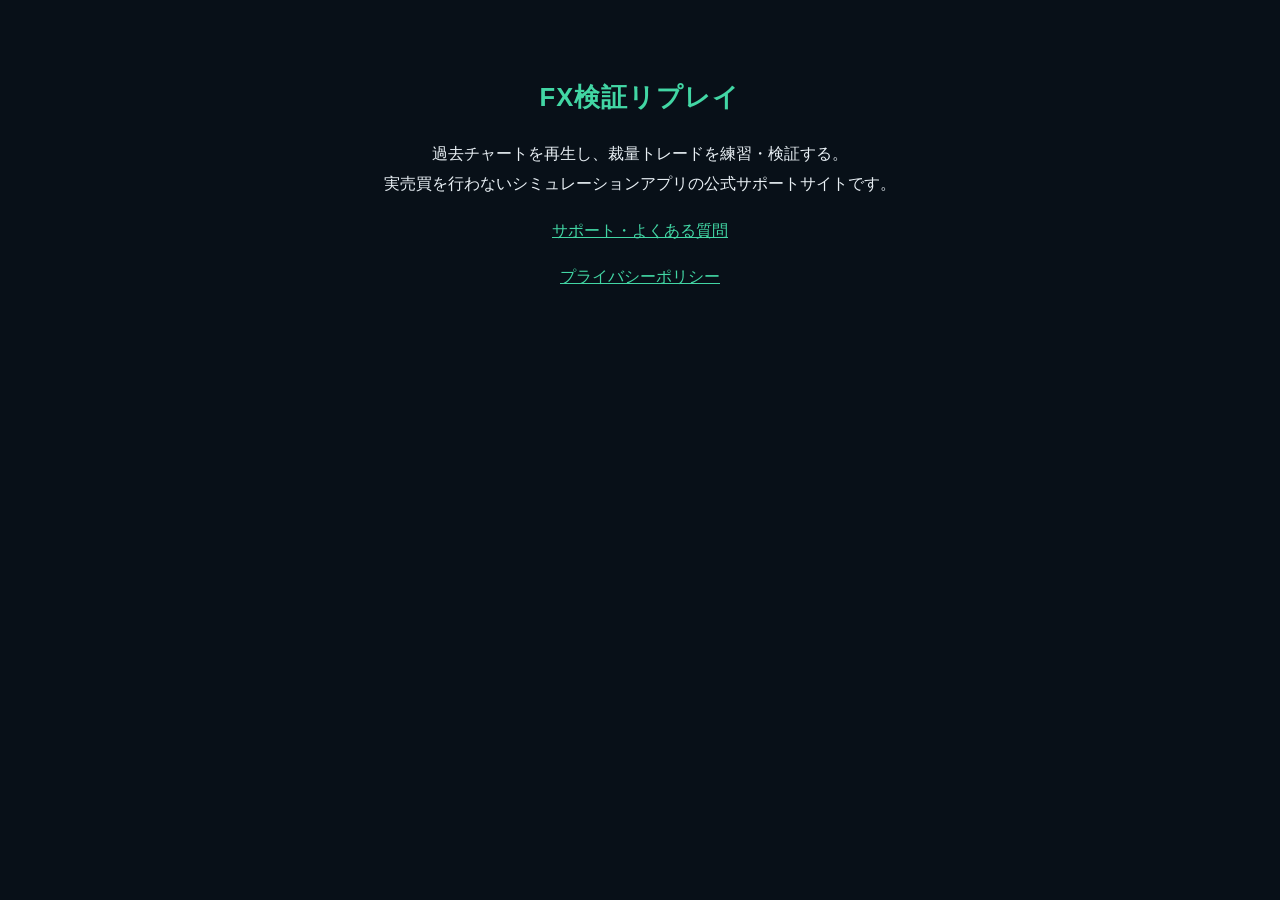
==== index.html @ b42b6ee1 "FX検証リプレイ サポートサイト初版（プライバシーポリシー/FAQ・静的HTML・トラッキングなし）" ====
<!DOCTYPE html>
<html lang="ja">
<head>
<meta charset="UTF-8">
<meta name="viewport" content="width=device-width, initial-scale=1">
<title>FX検証リプレイ — 公式サポートサイト</title>
<style>
  body { font-family: -apple-system, BlinkMacSystemFont, "Hiragino Sans", sans-serif; background: #081018; color: #E9F0F5; margin: 0; line-height: 1.9; }
  main { max-width: 680px; margin: 0 auto; padding: 56px 24px 80px; text-align: center; }
  h1 { font-size: 1.6rem; letter-spacing: .04em; }
  .app-name, a { color: #42D6A4; }
  .app-name { font-weight: 700; }
  ul { list-style: none; padding: 0; }
  li { margin: 1em 0; }
</style>
</head>
<body>
<main>
<h1><span class="app-name">FX検証リプレイ</span></h1>
<p>過去チャートを再生し、裁量トレードを練習・検証する。<br>実売買を行わないシミュレーションアプリの公式サポートサイトです。</p>
<ul>
<li><a href="./support/">サポート・よくある質問</a></li>
<li><a href="./privacy/">プライバシーポリシー</a></li>
</ul>
</main>
</body>
</html>
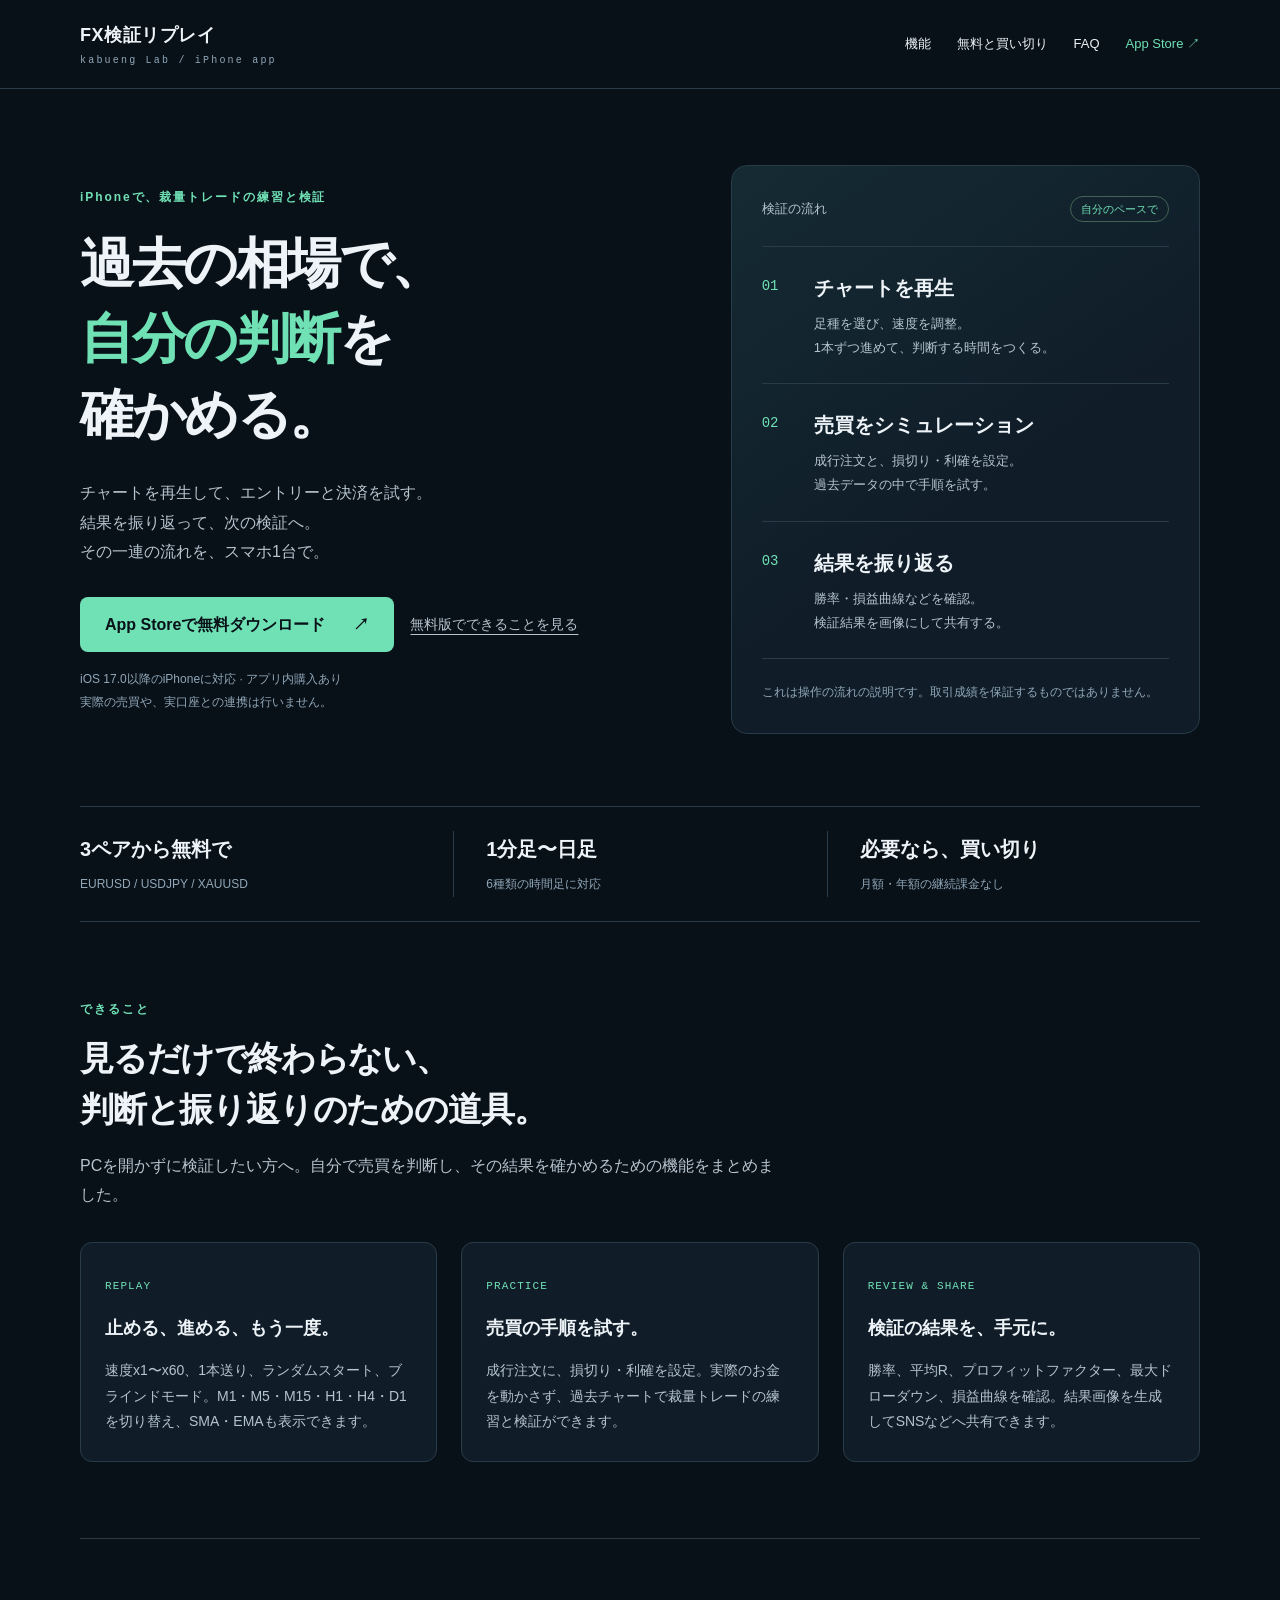
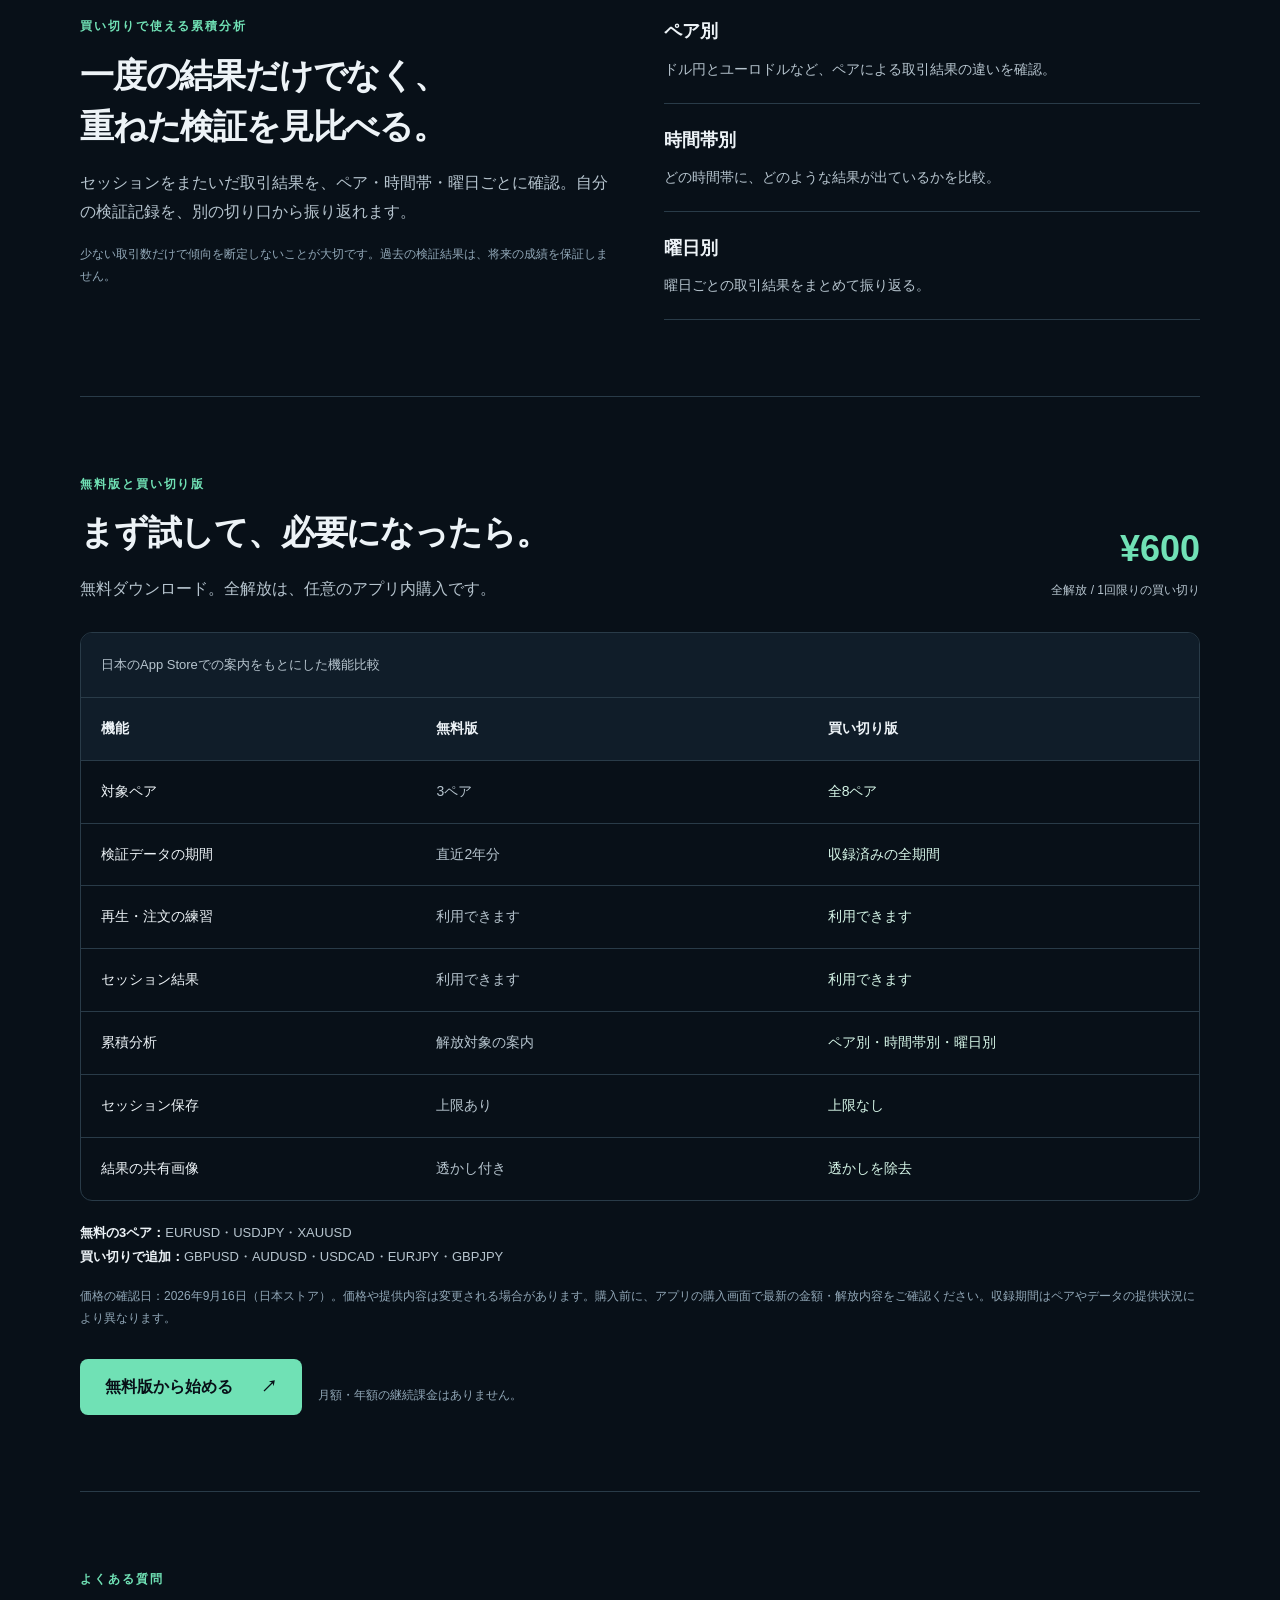
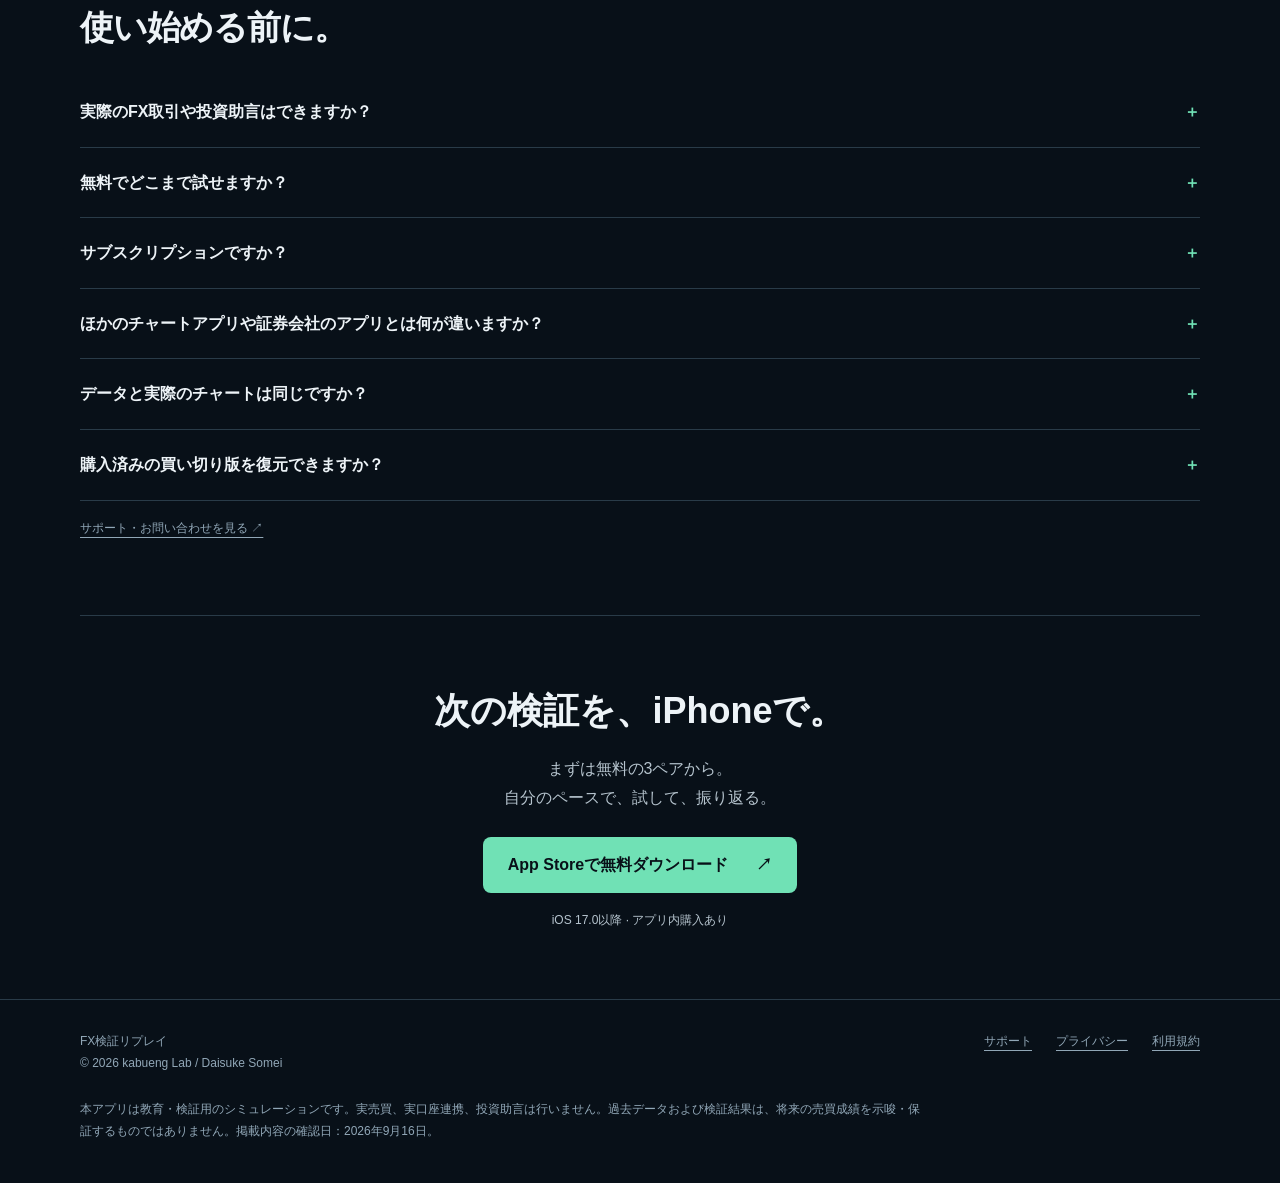
==== commit 557e5453: "feat(web): add Japanese product landing page with clear free and one-time unlock comparison" ====
--- a/index.html
+++ b/index.html
@@ -1,27 +1,49 @@
-<!DOCTYPE html>
+<!doctype html>
 <html lang="ja">
 <head>
-<meta charset="UTF-8">
+<meta charset="utf-8">
 <meta name="viewport" content="width=device-width, initial-scale=1">
-<title>FX検証リプレイ — 公式サポートサイト</title>
+<meta name="theme-color" content="#081018">
+<title>FX検証リプレイ | iPhoneで過去チャートを再生・トレード練習</title>
+<meta name="description" content="FX検証リプレイは、iPhoneで過去チャートを再生し、裁量トレードを練習・検証するアプリ。無料で3ペア・直近2年分を体験。買い切りで全8ペアと累積分析を解放。実売買・口座連携はありません。">
+<link rel="canonical" href="https://some558.github.io/fx-replay-support/">
+<meta name="apple-itunes-app" content="app-id=6795034027">
+<meta property="og:type" content="website">
+<meta property="og:locale" content="ja_JP">
+<meta property="og:site_name" content="FX検証リプレイ">
+<meta property="og:title" content="FX検証リプレイ — 過去の相場で、自分の判断を確かめる。">
+<meta property="og:description" content="再生、売買の練習、結果の振り返りをiPhoneで。無料で始めて、必要になったら買い切りで全解放。">
+<meta property="og:url" content="https://some558.github.io/fx-replay-support/">
+<meta name="twitter:card" content="summary">
+<meta name="twitter:title" content="FX検証リプレイ | iPhoneでトレード練習">
+<meta name="twitter:description" content="3ペア・直近2年分を無料で体験。買い切りで全8ペアと累積分析を解放。">
 <style>
-  body { font-family: -apple-system, BlinkMacSystemFont, "Hiragino Sans", sans-serif; background: #081018; color: #E9F0F5; margin: 0; line-height: 1.9; }
-  main { max-width: 680px; margin: 0 auto; padding: 56px 24px 80px; text-align: center; }
-  h1 { font-size: 1.6rem; letter-spacing: .04em; }
-  .app-name, a { color: #42D6A4; }
-  .app-name { font-weight: 700; }
-  ul { list-style: none; padding: 0; }
-  li { margin: 1em 0; }
+:root{color-scheme:dark;--bg:#081018;--panel:#101d29;--ink:#edf3f7;--sub:#b6c4ce;--muted:#91a7b7;--line:#293b48;--accent:#70e1b5;--max:1120px}
+*{box-sizing:border-box}html{scroll-behavior:smooth;scroll-padding-top:30px}body{margin:0;background:var(--bg);color:var(--ink);font:16px/1.85 -apple-system,BlinkMacSystemFont,"Hiragino Kaku Gothic ProN","Noto Sans CJK JP","Yu Gothic",sans-serif}a{color:inherit;text-underline-offset:5px}a:hover{color:var(--accent)}a:focus-visible,summary:focus-visible{outline:3px solid var(--accent);outline-offset:5px;border-radius:4px}p,h1,h2,h3{margin:0}p+p{margin-top:12px}.wrap{width:min(var(--max),calc(100% - 48px));margin:auto}.skip{position:absolute;left:16px;top:-100px;background:var(--accent);color:var(--bg);padding:12px;z-index:9}.skip:focus{top:8px}header{border-bottom:1px solid var(--line)}.nav{display:flex;align-items:center;justify-content:space-between;gap:24px;min-height:88px}.brand{font-size:18px;font-weight:750;letter-spacing:.03em;text-decoration:none}.brand span{display:block;color:var(--muted);font:10px/1.7 ui-monospace,monospace;letter-spacing:.22em}.nav-links{display:flex;gap:26px;align-items:center;font-size:13px}.nav-links a{text-decoration:none;display:inline-flex;align-items:center;min-height:44px}.nav-links .nav-cta{color:var(--accent)}.hero{display:grid;grid-template-columns:1.25fr 1fr;align-items:center;gap:64px;padding:76px 0 72px}.eyebrow{color:var(--accent);font-size:12px;letter-spacing:.16em;font-weight:650}.hero h1{margin:18px 0 26px;font-size:clamp(34px,4.2vw,56px);font-weight:750;line-height:1.4;letter-spacing:-.045em}.hero h1 em{color:var(--accent);font-style:normal}.lead{color:var(--sub);max-width:32em}.actions{display:flex;gap:16px;flex-wrap:wrap;align-items:center;margin-top:30px}.button{display:inline-flex;justify-content:center;align-items:center;gap:28px;min-height:54px;padding:12px 24px;border:1px solid transparent;border-radius:8px;background:var(--accent);color:var(--bg);font-weight:750;text-decoration:none}.button:hover{background:#94eccc;color:var(--bg)}.secondary{color:var(--sub);font-size:14px;min-height:44px;display:inline-flex;align-items:center}.note{color:var(--muted);font-size:12px;margin-top:16px}.flow{padding:30px;border:1px solid var(--line);border-radius:16px;background:linear-gradient(145deg,#152b33,var(--panel) 55%)}.flow-head{display:flex;align-items:center;justify-content:space-between;gap:12px;font-size:13px;color:var(--sub);padding-bottom:24px;border-bottom:1px solid var(--line)}.pill{color:var(--accent);border:1px solid #416454;border-radius:20px;padding:2px 10px;font-size:11px;white-space:nowrap}.flow ol{list-style:none;padding:0;margin:0}.flow li{display:grid;grid-template-columns:36px 1fr;gap:16px;padding:23px 0;border-bottom:1px solid var(--line)}.step{font:14px/1.8 ui-monospace,monospace;color:var(--accent);padding-top:4px}.flow h2{font-size:20px;font-weight:650}.flow p{font-size:13px;color:var(--sub);margin-top:5px}.flow-foot{padding-top:22px;color:var(--muted);font-size:12px}.specs{display:grid;grid-template-columns:repeat(3,1fr);border-top:1px solid var(--line);border-bottom:1px solid var(--line);padding:24px 0}.spec{padding:0 32px;border-left:1px solid var(--line)}.spec:first-child{border:0;padding-left:0}.spec strong{display:block;font-size:20px;font-weight:650}.spec span{font-size:12px;color:var(--muted)}section.section{padding:76px 0;border-bottom:1px solid var(--line)}.section h2{font-size:clamp(25px,3vw,34px);line-height:1.5;letter-spacing:-.035em;margin:12px 0 16px}.section-intro{color:var(--sub);max-width:44em}.features{display:grid;grid-template-columns:repeat(3,1fr);gap:24px;margin-top:32px}.feature{padding:26px 24px;border:1px solid var(--line);border-radius:12px;background:var(--panel)}.feature small{font:11px/1.6 ui-monospace,monospace;color:var(--accent);letter-spacing:.1em}.feature h3{font-size:18px;margin:14px 0 12px}.feature p{font-size:14px;color:var(--sub)}.analysis{display:grid;grid-template-columns:1fr 1fr;gap:48px;align-items:start}.analysis-list{margin:0;display:grid;gap:0}.analysis-list div{padding:20px 0;border-bottom:1px solid var(--line)}.analysis-list div:first-child{padding-top:0}.analysis-list dt{font-size:18px;font-weight:650}.analysis-list dd{margin:8px 0 0;color:var(--sub);font-size:14px}.price-title{display:flex;align-items:flex-end;justify-content:space-between;gap:24px}.price{text-align:right;white-space:nowrap}.price strong{display:block;color:var(--accent);font-size:36px;line-height:1.4}.price span{font-size:12px;color:var(--sub)}.table-wrap{margin-top:28px;overflow-x:auto;border:1px solid var(--line);border-radius:12px}table{width:100%;border-collapse:collapse;font-size:14px}caption{text-align:left;padding:20px;color:var(--sub);font-size:13px;background:var(--panel)}th,td{padding:18px 20px;text-align:left;vertical-align:top;border-top:1px solid var(--line)}thead th{color:var(--ink);background:var(--panel);font-weight:650}tbody th{font-weight:550;width:30%}tbody td{color:var(--sub);width:35%}td:last-child{color:#d5f5e7}.pair-note{margin-top:20px;color:var(--sub);font-size:13px}.pair-note strong{color:var(--ink)}details{border-bottom:1px solid var(--line);padding:0}summary{cursor:pointer;padding:20px 0;font-size:16px;font-weight:600;list-style:none;display:flex;gap:18px;justify-content:space-between}summary::-webkit-details-marker{display:none}summary:after{content:"＋";color:var(--accent);flex-shrink:0}details[open] summary:after{content:"−"}details p{color:var(--sub);font-size:14px;padding:0 28px 24px 0;max-width:65em}.faq{margin-top:24px}.final{padding:68px 0;text-align:center}.final h2{font-size:clamp(26px,3vw,36px);line-height:1.5}.final p{color:var(--sub);margin-top:16px}.final .button{margin-top:24px}footer{border-top:1px solid var(--line);padding:30px 0 40px;color:var(--muted);font-size:12px}.footer-top{display:flex;justify-content:space-between;gap:24px;margin-bottom:24px}.footer-links{display:flex;gap:24px;flex-wrap:wrap}.disclaimer{max-width:70em;color:var(--muted);font-size:12px}::selection{background:var(--accent);color:var(--bg)}@media(max-width:780px){.hero{grid-template-columns:1fr;gap:32px;padding:46px 0}.hero h1{font-size:40px}.nav{gap:12px;min-height:76px}.nav-links{gap:16px}.nav-links .extra{display:none}.features{grid-template-columns:1fr;gap:14px}.feature{padding:24px}.analysis{grid-template-columns:1fr;gap:26px}.spec{padding:0 14px}.spec strong{font-size:16px}.spec span{font-size:11px}section.section{padding:52px 0}.price-title{align-items:flex-start}.price strong{font-size:30px}.price span{display:block}.footer-top{flex-direction:column}}@media(max-width:420px){.wrap{width:calc(100% - 36px)}.brand{font-size:15px}.nav-links{font-size:12px}.nav-links .nav-cta{display:none}.hero h1{font-size:34px}.flow{padding:24px}.specs{grid-template-columns:1fr;padding:8px 0}.spec,.spec:first-child{border-left:0;padding:12px 0;display:flex;justify-content:space-between;align-items:center;gap:12px}.spec+.spec{border-top:1px solid var(--line)}.price-title{display:block}.price{text-align:left;margin-top:22px}.price strong{display:inline-block;margin-right:12px}.price span{display:inline}.actions .button{width:100%}th,td{padding:14px 10px;font-size:12px}.footer-links{gap:18px}}
+@media(prefers-reduced-motion:reduce){html{scroll-behavior:auto}}
 </style>
+<script type="application/ld+json">
+{"@context":"https://schema.org","@type":"SoftwareApplication","name":"FX検証リプレイ","url":"https://some558.github.io/fx-replay-support/","downloadUrl":"https://apps.apple.com/jp/app/id6795034027","applicationCategory":"EducationalApplication","operatingSystem":"iOS 17.0 or later","description":"iPhone向けのFX過去チャート再生・裁量トレード練習アプリ。無料ダウンロードで3ペア・直近2年分を体験でき、任意の買い切りアプリ内購入で全8ペアと累積分析を解放。実売買・実口座連携はありません。","author":{"@type":"Person","name":"Daisuke Somei"},"offers":{"@type":"Offer","name":"無料ダウンロード（任意のアプリ内購入あり）","price":"0","priceCurrency":"JPY","url":"https://apps.apple.com/jp/app/id6795034027"},"featureList":["過去チャートの再生・1本送り","成行注文・損切り・利確のシミュレーション","M1・M5・M15・H1・H4・D1の足種切替","SMA・EMA表示","セッション結果の集計と共有画像","買い切りでペア別・時間帯別・曜日別の累積分析"]}
+</script>
+<script type="application/ld+json">
+{"@context":"https://schema.org","@type":"FAQPage","mainEntity":[{"@type":"Question","name":"実際のFX取引や投資助言はできますか？","acceptedAnswer":{"@type":"Answer","text":"できません。過去チャートを使う練習・検証用のシミュレーションです。実口座との連携、実際の売買、投資助言は行いません。"}},{"@type":"Question","name":"無料でどこまで試せますか？","acceptedAnswer":{"@type":"Answer","text":"EURUSD・USDJPY・XAUUSDの3ペア、直近2年分のデータで再生・注文の練習とセッション結果を試せます。保存数には上限があります。買い切りで全8ペア、収録済みの全期間、累積分析、保存数の上限解除、共有画像の透かし除去が解放されます。"}},{"@type":"Question","name":"サブスクリプションですか？","acceptedAnswer":{"@type":"Answer","text":"いいえ。全解放は1回限りの買い切りです。月額・年額の継続課金はありません。価格は購入画面でご確認ください。"}},{"@type":"Question","name":"ほかのチャートアプリや証券会社のアプリとは何が違いますか？","acceptedAnswer":{"@type":"Answer","text":"FX検証リプレイは、過去チャートでの裁量トレードの練習と振り返りに用途を絞っています。リアルタイムの売買、証券口座の管理、自動売買プログラムの実行をするアプリではありません。"}},{"@type":"Question","name":"データと実際のチャートは同じですか？","acceptedAnswer":{"@type":"Answer","text":"実際の取引環境を完全に再現するものではありません。過去データの正確性は保証せず、スプレッドは固定値による近似です。H4・日足はUTC0時基準で、NYクローズ基準とは足の形が異なります。"}},{"@type":"Question","name":"購入済みの買い切り版を復元できますか？","acceptedAnswer":{"@type":"Answer","text":"同じApple Accountで購入した買い切り版は、設定または購入画面の「購入を復元」から復元できます。詳しい手順やお問い合わせ先はサポートページをご覧ください。"}}]}
+</script>
 </head>
 <body>
-<main>
-<h1><span class="app-name">FX検証リプレイ</span></h1>
-<p>過去チャートを再生し、裁量トレードを練習・検証する。<br>実売買を行わないシミュレーションアプリの公式サポートサイトです。</p>
-<ul>
-<li><a href="./support/">サポート・よくある質問</a></li>
-<li><a href="./privacy/">プライバシーポリシー</a></li>
-</ul>
+<a class="skip" href="#main">本文へ移動</a>
+<header><div class="wrap nav"><a class="brand" href="./">FX検証リプレイ<span>kabueng Lab / iPhone app</span></a><nav class="nav-links" aria-label="メインナビゲーション"><a class="extra" href="#features">機能</a><a href="#pricing">無料と買い切り</a><a class="extra" href="#faq">FAQ</a><a class="nav-cta" href="https://apps.apple.com/jp/app/id6795034027">App Store ↗</a></nav></div></header>
+<main id="main" class="wrap">
+<div class="hero">
+<div><p class="eyebrow">iPhoneで、裁量トレードの練習と検証</p><h1>過去の相場で、<br><em>自分の判断</em>を<br>確かめる。</h1><p class="lead">チャートを再生して、エントリーと決済を試す。<br>結果を振り返って、次の検証へ。<br>その一連の流れを、スマホ1台で。</p><div class="actions"><a class="button" href="https://apps.apple.com/jp/app/id6795034027">App Storeで無料ダウンロード <span aria-hidden="true">↗</span></a><a class="secondary" href="#pricing">無料版でできることを見る</a></div><p class="note">iOS 17.0以降のiPhoneに対応 · アプリ内購入あり<br>実際の売買や、実口座との連携は行いません。</p></div>
+<aside class="flow" aria-label="アプリでの検証の流れ"><div class="flow-head"><span>検証の流れ</span><span class="pill">自分のペースで</span></div><ol><li><span class="step" aria-hidden="true">01</span><div><h2>チャートを再生</h2><p>足種を選び、速度を調整。<br>1本ずつ進めて、判断する時間をつくる。</p></div></li><li><span class="step" aria-hidden="true">02</span><div><h2>売買をシミュレーション</h2><p>成行注文と、損切り・利確を設定。<br>過去データの中で手順を試す。</p></div></li><li><span class="step" aria-hidden="true">03</span><div><h2>結果を振り返る</h2><p>勝率・損益曲線などを確認。<br>検証結果を画像にして共有する。</p></div></li></ol><div class="flow-foot">これは操作の流れの説明です。取引成績を保証するものではありません。</div></aside>
+</div>
+<div class="specs" aria-label="アプリの特徴"><div class="spec"><strong>3ペアから無料で</strong><span>EURUSD / USDJPY / XAUUSD</span></div><div class="spec"><strong>1分足〜日足</strong><span>6種類の時間足に対応</span></div><div class="spec"><strong>必要なら、買い切り</strong><span>月額・年額の継続課金なし</span></div></div>
+<section class="section" id="features" aria-labelledby="features-title"><p class="eyebrow">できること</p><h2 id="features-title">見るだけで終わらない、<br>判断と振り返りのための道具。</h2><p class="section-intro">PCを開かずに検証したい方へ。自分で売買を判断し、その結果を確かめるための機能をまとめました。</p><div class="features"><article class="feature"><small>REPLAY</small><h3>止める、進める、もう一度。</h3><p>速度x1〜x60、1本送り、ランダムスタート、ブラインドモード。M1・M5・M15・H1・H4・D1を切り替え、SMA・EMAも表示できます。</p></article><article class="feature"><small>PRACTICE</small><h3>売買の手順を試す。</h3><p>成行注文に、損切り・利確を設定。実際のお金を動かさず、過去チャートで裁量トレードの練習と検証ができます。</p></article><article class="feature"><small>REVIEW &amp; SHARE</small><h3>検証の結果を、手元に。</h3><p>勝率、平均R、プロフィットファクター、最大ドローダウン、損益曲線を確認。結果画像を生成してSNSなどへ共有できます。</p></article></div></section>
+<section class="section analysis" id="analysis" aria-labelledby="analysis-title"><div><p class="eyebrow">買い切りで使える累積分析</p><h2 id="analysis-title">一度の結果だけでなく、<br>重ねた検証を見比べる。</h2><p class="section-intro">セッションをまたいだ取引結果を、ペア・時間帯・曜日ごとに確認。自分の検証記録を、別の切り口から振り返れます。</p><p class="note">少ない取引数だけで傾向を断定しないことが大切です。過去の検証結果は、将来の成績を保証しません。</p></div><dl class="analysis-list"><div><dt>ペア別</dt><dd>ドル円とユーロドルなど、ペアによる取引結果の違いを確認。</dd></div><div><dt>時間帯別</dt><dd>どの時間帯に、どのような結果が出ているかを比較。</dd></div><div><dt>曜日別</dt><dd>曜日ごとの取引結果をまとめて振り返る。</dd></div></dl></section>
+<section class="section" id="pricing" aria-labelledby="pricing-title"><div class="price-title"><div><p class="eyebrow">無料版と買い切り版</p><h2 id="pricing-title">まず試して、必要になったら。</h2><p class="section-intro">無料ダウンロード。全解放は、任意のアプリ内購入です。</p></div><div class="price"><strong>¥600</strong><span>全解放 / 1回限りの買い切り</span></div></div><div class="table-wrap"><table><caption>日本のApp Storeでの案内をもとにした機能比較</caption><thead><tr><th scope="col">機能</th><th scope="col">無料版</th><th scope="col">買い切り版</th></tr></thead><tbody><tr><th scope="row">対象ペア</th><td>3ペア</td><td>全8ペア</td></tr><tr><th scope="row">検証データの期間</th><td>直近2年分</td><td>収録済みの全期間</td></tr><tr><th scope="row">再生・注文の練習</th><td>利用できます</td><td>利用できます</td></tr><tr><th scope="row">セッション結果</th><td>利用できます</td><td>利用できます</td></tr><tr><th scope="row">累積分析</th><td>解放対象の案内</td><td>ペア別・時間帯別・曜日別</td></tr><tr><th scope="row">セッション保存</th><td>上限あり</td><td>上限なし</td></tr><tr><th scope="row">結果の共有画像</th><td>透かし付き</td><td>透かしを除去</td></tr></tbody></table></div><p class="pair-note"><strong>無料の3ペア：</strong>EURUSD・USDJPY・XAUUSD<br><strong>買い切りで追加：</strong>GBPUSD・AUDUSD・USDCAD・EURJPY・GBPJPY</p><p class="note">価格の確認日：2026年9月16日（日本ストア）。価格や提供内容は変更される場合があります。購入前に、アプリの購入画面で最新の金額・解放内容をご確認ください。収録期間はペアやデータの提供状況により異なります。</p><div class="actions"><a class="button" href="https://apps.apple.com/jp/app/id6795034027">無料版から始める <span aria-hidden="true">↗</span></a><span class="note">月額・年額の継続課金はありません。</span></div></section>
+<section class="section" id="faq" aria-labelledby="faq-title"><p class="eyebrow">よくある質問</p><h2 id="faq-title">使い始める前に。</h2><div class="faq"><details><summary>実際のFX取引や投資助言はできますか？</summary><p>できません。過去チャートを使う練習・検証用のシミュレーションです。実口座との連携、実際の売買、投資助言は行いません。</p></details><details><summary>無料でどこまで試せますか？</summary><p>EURUSD・USDJPY・XAUUSDの3ペア、直近2年分のデータで再生・注文の練習とセッション結果を試せます。保存数には上限があります。買い切りで全8ペア、収録済みの全期間、累積分析、保存数の上限解除、共有画像の透かし除去が解放されます。</p></details><details><summary>サブスクリプションですか？</summary><p>いいえ。全解放は1回限りの買い切りです。月額・年額の継続課金はありません。価格は購入画面でご確認ください。</p></details><details><summary>ほかのチャートアプリや証券会社のアプリとは何が違いますか？</summary><p>FX検証リプレイは、過去チャートでの裁量トレードの練習と振り返りに用途を絞っています。リアルタイムの売買、証券口座の管理、自動売買プログラムの実行をするアプリではありません。</p></details><details><summary>データと実際のチャートは同じですか？</summary><p>実際の取引環境を完全に再現するものではありません。過去データの正確性は保証せず、スプレッドは固定値による近似です。H4・日足はUTC0時基準で、NYクローズ基準とは足の形が異なります。</p></details><details><summary>購入済みの買い切り版を復元できますか？</summary><p>同じApple Accountで購入した買い切り版は、設定または購入画面の「購入を復元」から復元できます。詳しい手順やお問い合わせ先はサポートページをご覧ください。</p></details></div><p class="note"><a href="https://some558.github.io/fx-replay-support/support/">サポート・お問い合わせを見る ↗</a></p></section>
+<section class="final" aria-labelledby="start-title"><h2 id="start-title">次の検証を、iPhoneで。</h2><p>まずは無料の3ペアから。<br>自分のペースで、試して、振り返る。</p><a class="button" href="https://apps.apple.com/jp/app/id6795034027">App Storeで無料ダウンロード <span aria-hidden="true">↗</span></a><p class="note">iOS 17.0以降 · アプリ内購入あり</p></section>
 </main>
+<footer><div class="wrap"><div class="footer-top"><div>FX検証リプレイ<br>© 2026 kabueng Lab / Daisuke Somei</div><nav class="footer-links" aria-label="サポートと法的情報"><a href="https://some558.github.io/fx-replay-support/support/">サポート</a><a href="https://some558.github.io/fx-replay-support/privacy/">プライバシー</a><a href="https://www.apple.com/legal/internet-services/itunes/dev/stdeula/">利用規約</a></nav></div><p class="disclaimer">本アプリは教育・検証用のシミュレーションです。実売買、実口座連携、投資助言は行いません。過去データおよび検証結果は、将来の売買成績を示唆・保証するものではありません。掲載内容の確認日：2026年9月16日。</p></div></footer>
 </body>
 </html>
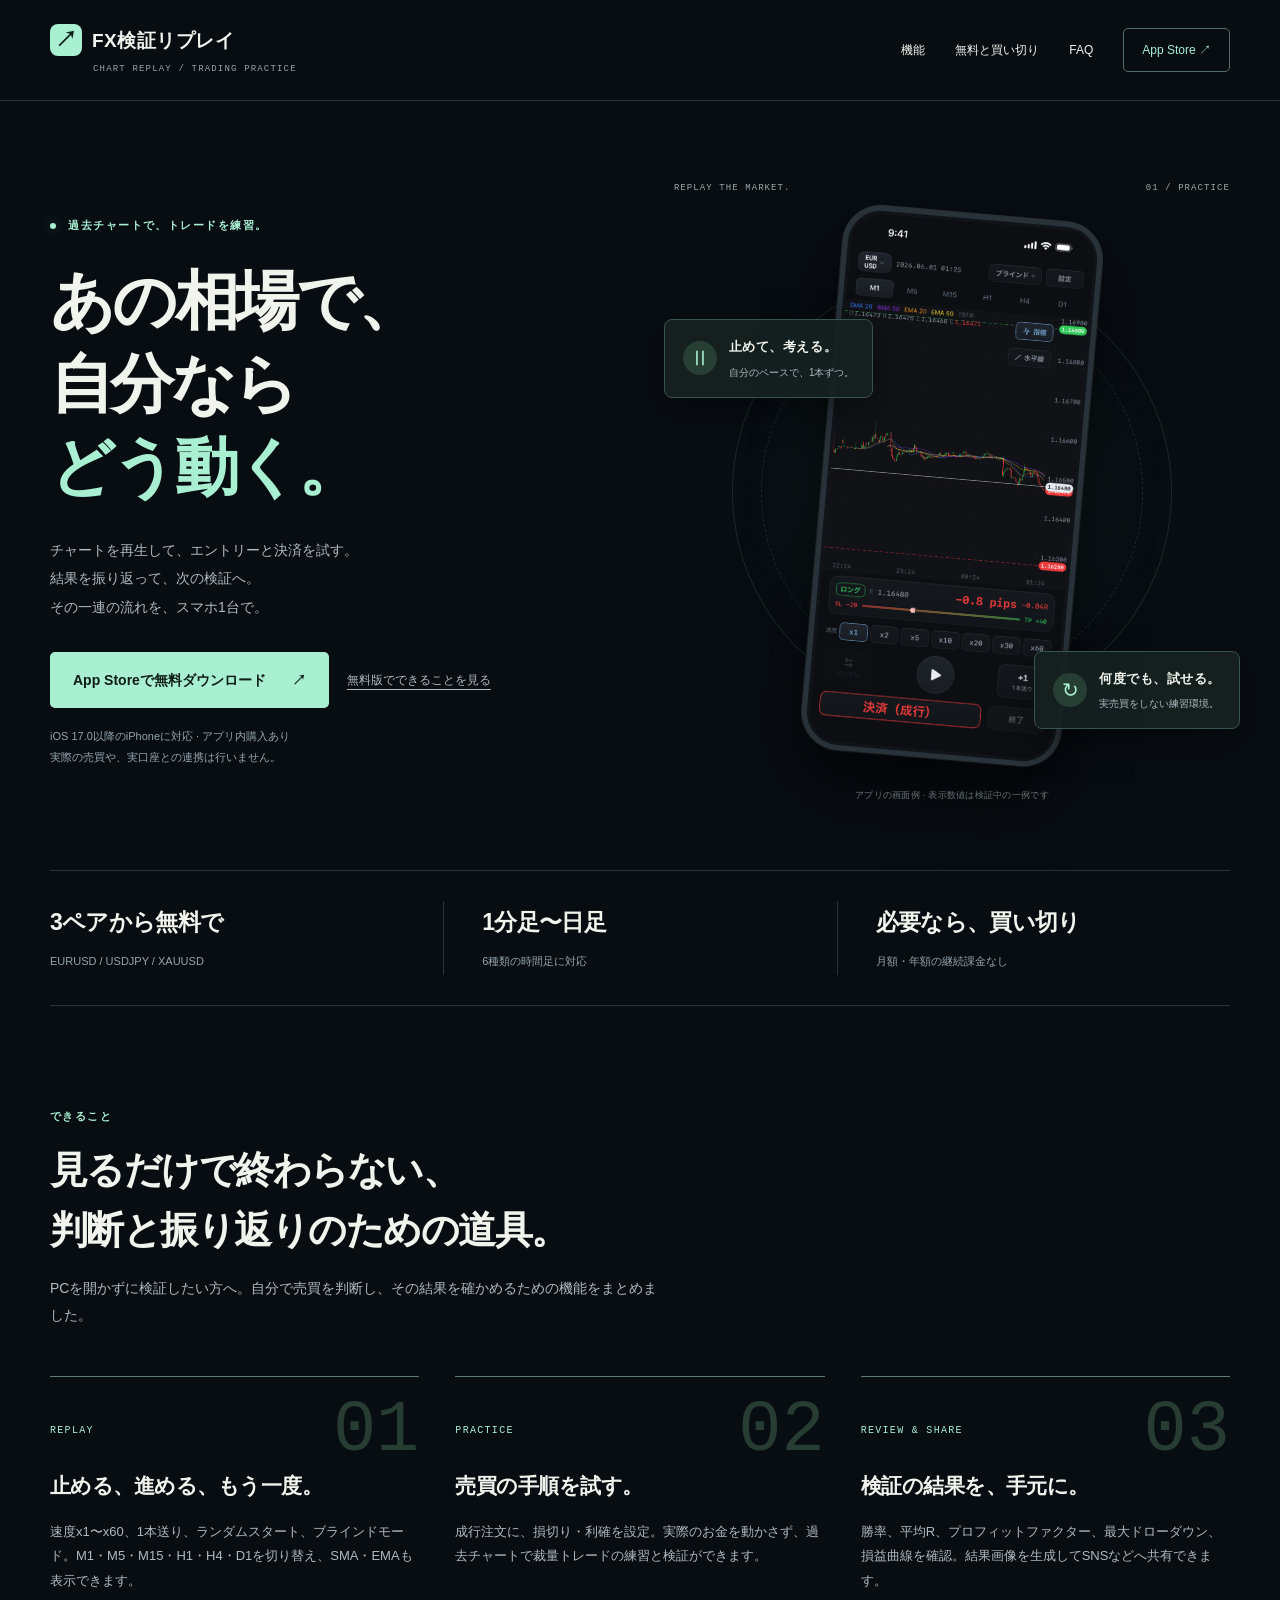
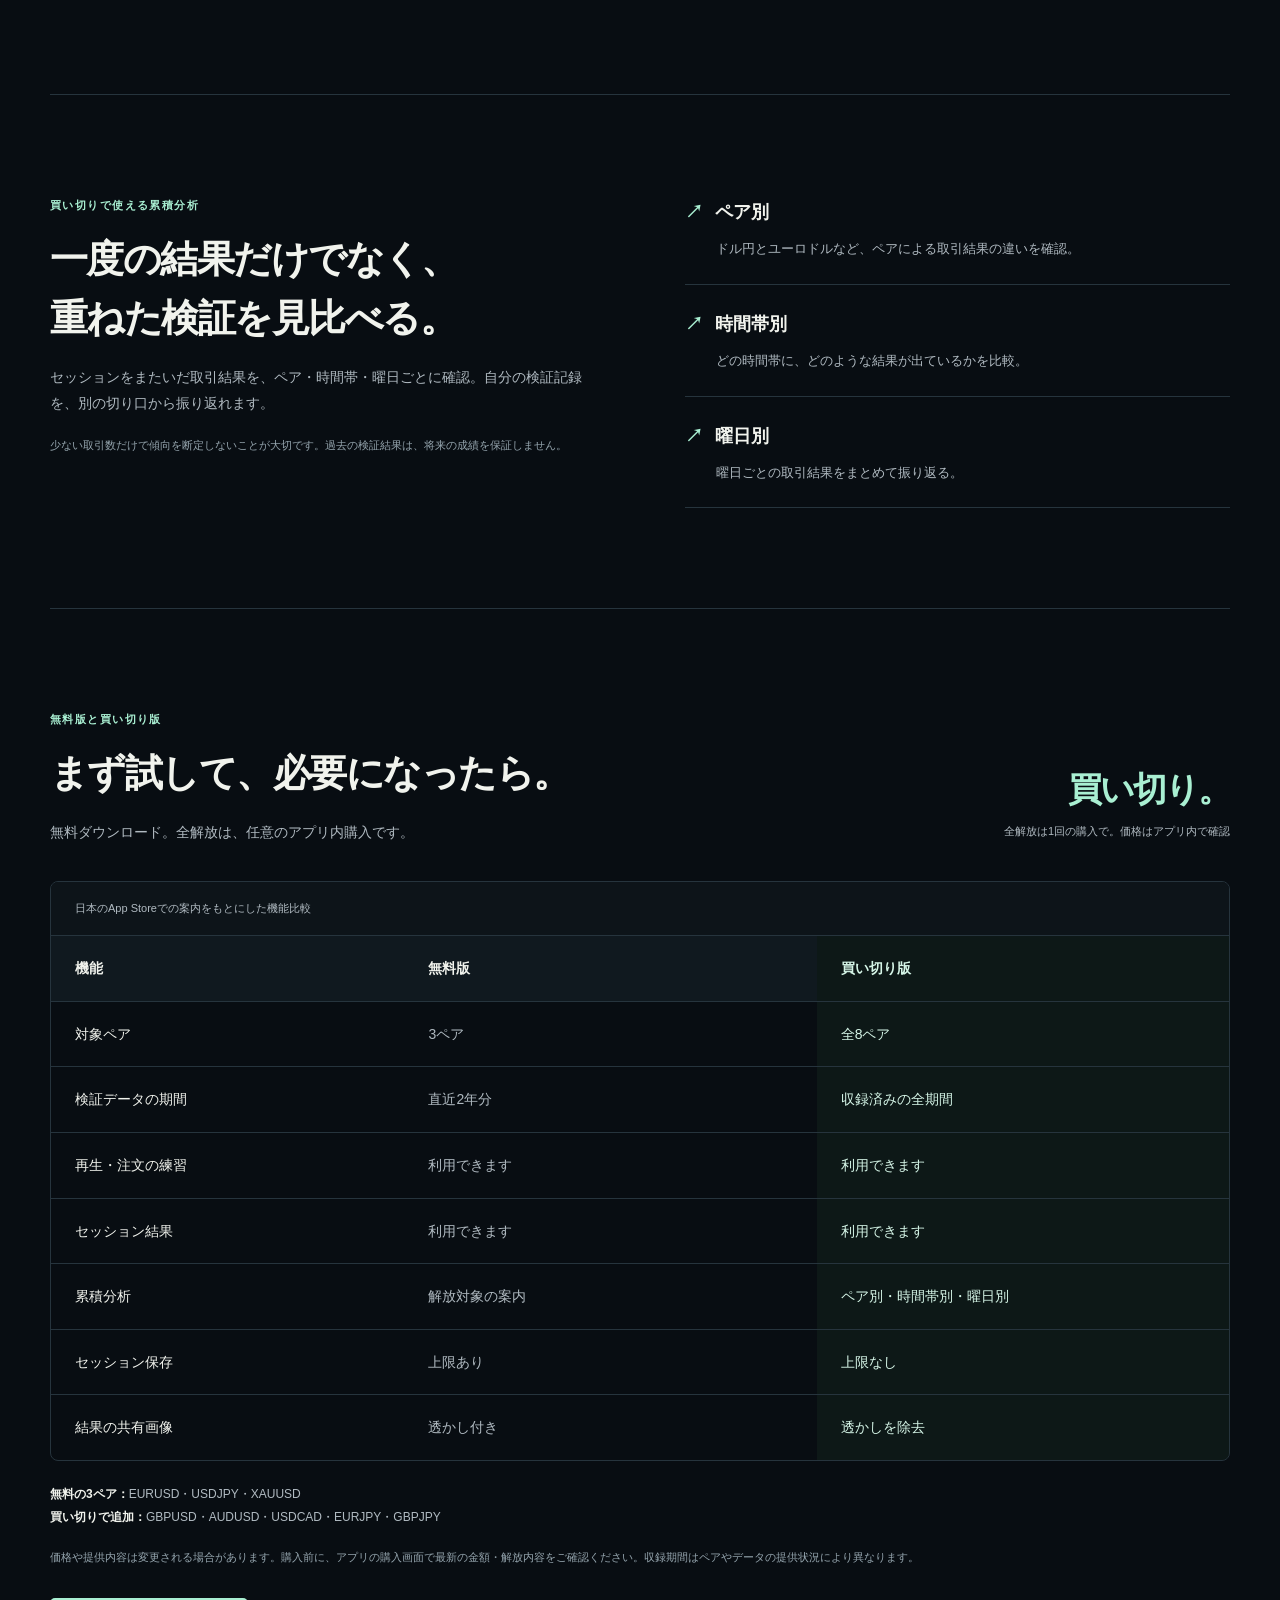
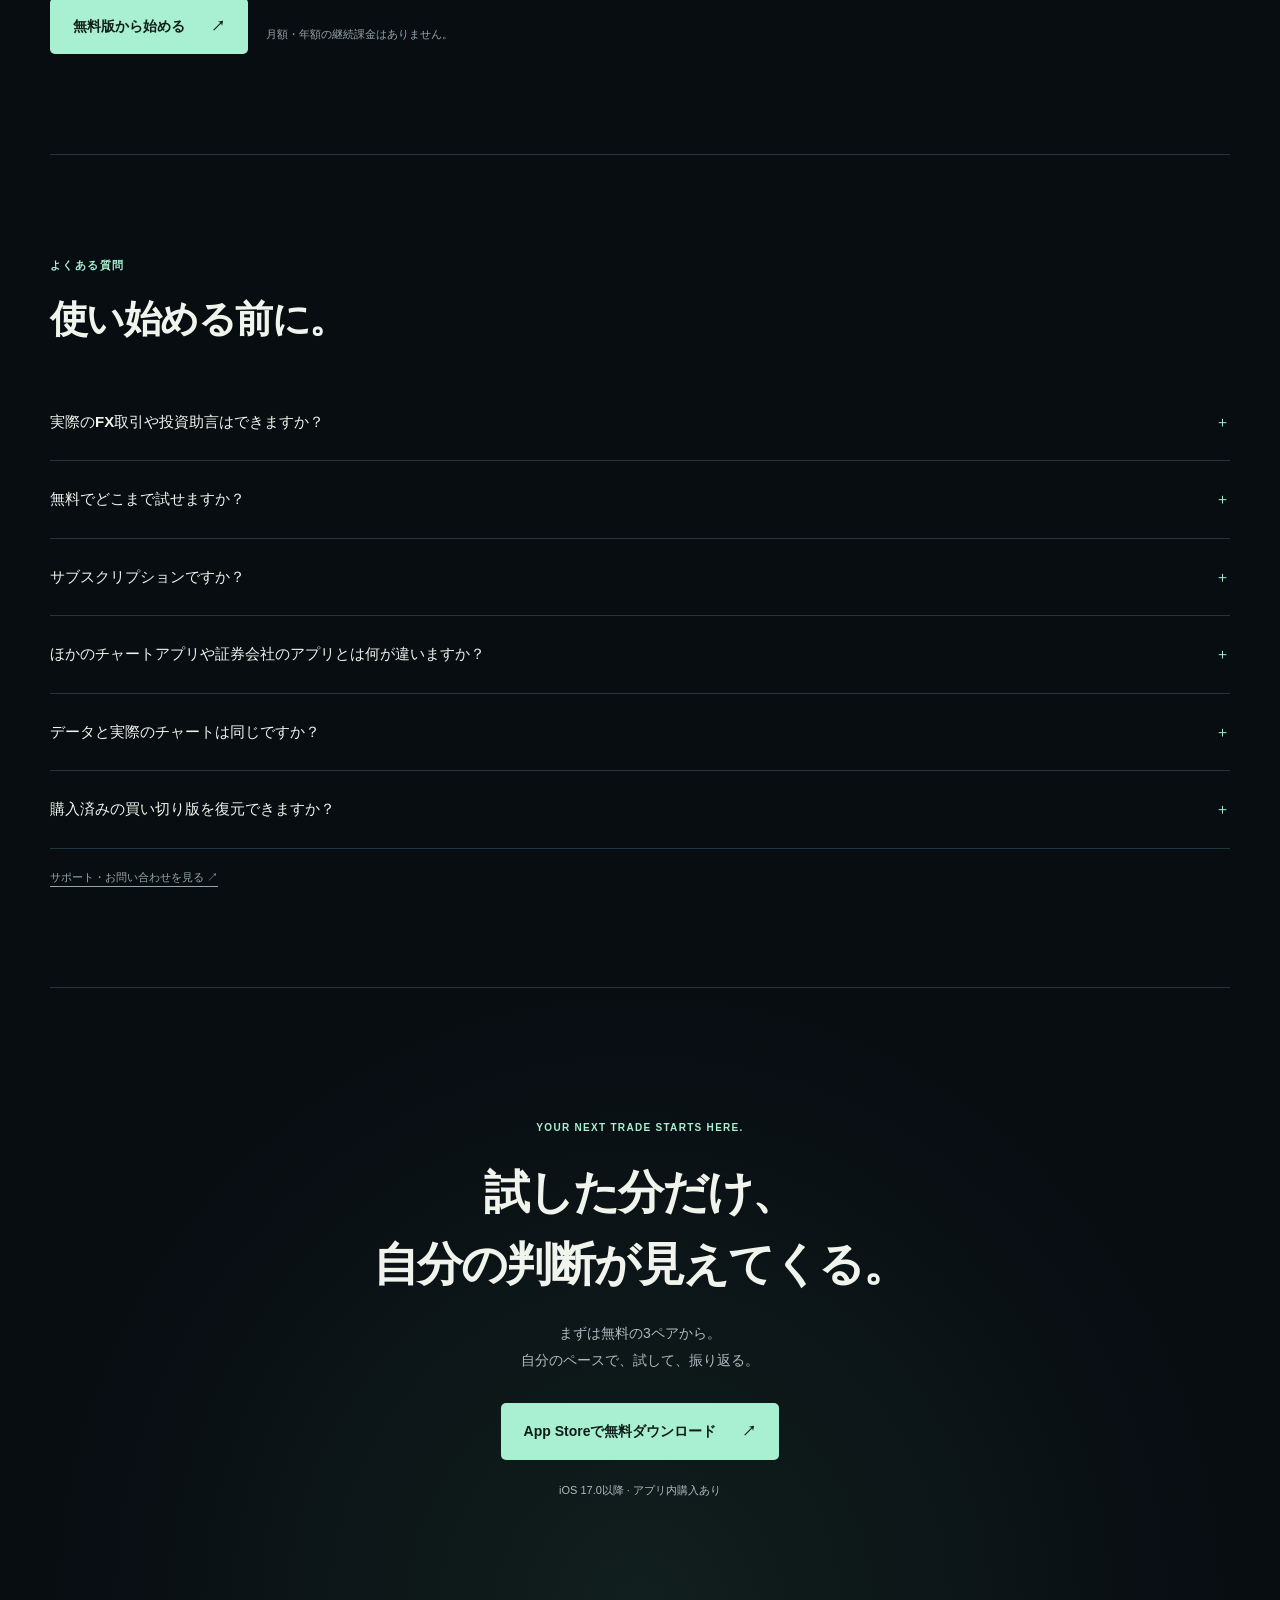
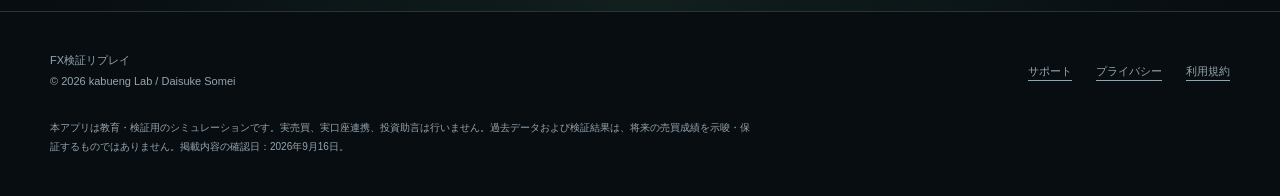
==== commit e779f6a5: "design: make app screenshots and typography lead product landing" ====
--- a/index.html
+++ b/index.html
@@ -17,11 +17,7 @@
 <meta name="twitter:card" content="summary">
 <meta name="twitter:title" content="FX検証リプレイ | iPhoneでトレード練習">
 <meta name="twitter:description" content="3ペア・直近2年分を無料で体験。買い切りで全8ペアと累積分析を解放。">
-<style>
-:root{color-scheme:dark;--bg:#081018;--panel:#101d29;--ink:#edf3f7;--sub:#b6c4ce;--muted:#91a7b7;--line:#293b48;--accent:#70e1b5;--max:1120px}
-*{box-sizing:border-box}html{scroll-behavior:smooth;scroll-padding-top:30px}body{margin:0;background:var(--bg);color:var(--ink);font:16px/1.85 -apple-system,BlinkMacSystemFont,"Hiragino Kaku Gothic ProN","Noto Sans CJK JP","Yu Gothic",sans-serif}a{color:inherit;text-underline-offset:5px}a:hover{color:var(--accent)}a:focus-visible,summary:focus-visible{outline:3px solid var(--accent);outline-offset:5px;border-radius:4px}p,h1,h2,h3{margin:0}p+p{margin-top:12px}.wrap{width:min(var(--max),calc(100% - 48px));margin:auto}.skip{position:absolute;left:16px;top:-100px;background:var(--accent);color:var(--bg);padding:12px;z-index:9}.skip:focus{top:8px}header{border-bottom:1px solid var(--line)}.nav{display:flex;align-items:center;justify-content:space-between;gap:24px;min-height:88px}.brand{font-size:18px;font-weight:750;letter-spacing:.03em;text-decoration:none}.brand span{display:block;color:var(--muted);font:10px/1.7 ui-monospace,monospace;letter-spacing:.22em}.nav-links{display:flex;gap:26px;align-items:center;font-size:13px}.nav-links a{text-decoration:none;display:inline-flex;align-items:center;min-height:44px}.nav-links .nav-cta{color:var(--accent)}.hero{display:grid;grid-template-columns:1.25fr 1fr;align-items:center;gap:64px;padding:76px 0 72px}.eyebrow{color:var(--accent);font-size:12px;letter-spacing:.16em;font-weight:650}.hero h1{margin:18px 0 26px;font-size:clamp(34px,4.2vw,56px);font-weight:750;line-height:1.4;letter-spacing:-.045em}.hero h1 em{color:var(--accent);font-style:normal}.lead{color:var(--sub);max-width:32em}.actions{display:flex;gap:16px;flex-wrap:wrap;align-items:center;margin-top:30px}.button{display:inline-flex;justify-content:center;align-items:center;gap:28px;min-height:54px;padding:12px 24px;border:1px solid transparent;border-radius:8px;background:var(--accent);color:var(--bg);font-weight:750;text-decoration:none}.button:hover{background:#94eccc;color:var(--bg)}.secondary{color:var(--sub);font-size:14px;min-height:44px;display:inline-flex;align-items:center}.note{color:var(--muted);font-size:12px;margin-top:16px}.flow{padding:30px;border:1px solid var(--line);border-radius:16px;background:linear-gradient(145deg,#152b33,var(--panel) 55%)}.flow-head{display:flex;align-items:center;justify-content:space-between;gap:12px;font-size:13px;color:var(--sub);padding-bottom:24px;border-bottom:1px solid var(--line)}.pill{color:var(--accent);border:1px solid #416454;border-radius:20px;padding:2px 10px;font-size:11px;white-space:nowrap}.flow ol{list-style:none;padding:0;margin:0}.flow li{display:grid;grid-template-columns:36px 1fr;gap:16px;padding:23px 0;border-bottom:1px solid var(--line)}.step{font:14px/1.8 ui-monospace,monospace;color:var(--accent);padding-top:4px}.flow h2{font-size:20px;font-weight:650}.flow p{font-size:13px;color:var(--sub);margin-top:5px}.flow-foot{padding-top:22px;color:var(--muted);font-size:12px}.specs{display:grid;grid-template-columns:repeat(3,1fr);border-top:1px solid var(--line);border-bottom:1px solid var(--line);padding:24px 0}.spec{padding:0 32px;border-left:1px solid var(--line)}.spec:first-child{border:0;padding-left:0}.spec strong{display:block;font-size:20px;font-weight:650}.spec span{font-size:12px;color:var(--muted)}section.section{padding:76px 0;border-bottom:1px solid var(--line)}.section h2{font-size:clamp(25px,3vw,34px);line-height:1.5;letter-spacing:-.035em;margin:12px 0 16px}.section-intro{color:var(--sub);max-width:44em}.features{display:grid;grid-template-columns:repeat(3,1fr);gap:24px;margin-top:32px}.feature{padding:26px 24px;border:1px solid var(--line);border-radius:12px;background:var(--panel)}.feature small{font:11px/1.6 ui-monospace,monospace;color:var(--accent);letter-spacing:.1em}.feature h3{font-size:18px;margin:14px 0 12px}.feature p{font-size:14px;color:var(--sub)}.analysis{display:grid;grid-template-columns:1fr 1fr;gap:48px;align-items:start}.analysis-list{margin:0;display:grid;gap:0}.analysis-list div{padding:20px 0;border-bottom:1px solid var(--line)}.analysis-list div:first-child{padding-top:0}.analysis-list dt{font-size:18px;font-weight:650}.analysis-list dd{margin:8px 0 0;color:var(--sub);font-size:14px}.price-title{display:flex;align-items:flex-end;justify-content:space-between;gap:24px}.price{text-align:right;white-space:nowrap}.price strong{display:block;color:var(--accent);font-size:36px;line-height:1.4}.price span{font-size:12px;color:var(--sub)}.table-wrap{margin-top:28px;overflow-x:auto;border:1px solid var(--line);border-radius:12px}table{width:100%;border-collapse:collapse;font-size:14px}caption{text-align:left;padding:20px;color:var(--sub);font-size:13px;background:var(--panel)}th,td{padding:18px 20px;text-align:left;vertical-align:top;border-top:1px solid var(--line)}thead th{color:var(--ink);background:var(--panel);font-weight:650}tbody th{font-weight:550;width:30%}tbody td{color:var(--sub);width:35%}td:last-child{color:#d5f5e7}.pair-note{margin-top:20px;color:var(--sub);font-size:13px}.pair-note strong{color:var(--ink)}details{border-bottom:1px solid var(--line);padding:0}summary{cursor:pointer;padding:20px 0;font-size:16px;font-weight:600;list-style:none;display:flex;gap:18px;justify-content:space-between}summary::-webkit-details-marker{display:none}summary:after{content:"＋";color:var(--accent);flex-shrink:0}details[open] summary:after{content:"−"}details p{color:var(--sub);font-size:14px;padding:0 28px 24px 0;max-width:65em}.faq{margin-top:24px}.final{padding:68px 0;text-align:center}.final h2{font-size:clamp(26px,3vw,36px);line-height:1.5}.final p{color:var(--sub);margin-top:16px}.final .button{margin-top:24px}footer{border-top:1px solid var(--line);padding:30px 0 40px;color:var(--muted);font-size:12px}.footer-top{display:flex;justify-content:space-between;gap:24px;margin-bottom:24px}.footer-links{display:flex;gap:24px;flex-wrap:wrap}.disclaimer{max-width:70em;color:var(--muted);font-size:12px}::selection{background:var(--accent);color:var(--bg)}@media(max-width:780px){.hero{grid-template-columns:1fr;gap:32px;padding:46px 0}.hero h1{font-size:40px}.nav{gap:12px;min-height:76px}.nav-links{gap:16px}.nav-links .extra{display:none}.features{grid-template-columns:1fr;gap:14px}.feature{padding:24px}.analysis{grid-template-columns:1fr;gap:26px}.spec{padding:0 14px}.spec strong{font-size:16px}.spec span{font-size:11px}section.section{padding:52px 0}.price-title{align-items:flex-start}.price strong{font-size:30px}.price span{display:block}.footer-top{flex-direction:column}}@media(max-width:420px){.wrap{width:calc(100% - 36px)}.brand{font-size:15px}.nav-links{font-size:12px}.nav-links .nav-cta{display:none}.hero h1{font-size:34px}.flow{padding:24px}.specs{grid-template-columns:1fr;padding:8px 0}.spec,.spec:first-child{border-left:0;padding:12px 0;display:flex;justify-content:space-between;align-items:center;gap:12px}.spec+.spec{border-top:1px solid var(--line)}.price-title{display:block}.price{text-align:left;margin-top:22px}.price strong{display:inline-block;margin-right:12px}.price span{display:inline}.actions .button{width:100%}th,td{padding:14px 10px;font-size:12px}.footer-links{gap:18px}}
-@media(prefers-reduced-motion:reduce){html{scroll-behavior:auto}}
-</style>
+<link rel="stylesheet" href="./styles.css">
 <script type="application/ld+json">
 {"@context":"https://schema.org","@type":"SoftwareApplication","name":"FX検証リプレイ","url":"https://some558.github.io/fx-replay-support/","downloadUrl":"https://apps.apple.com/jp/app/id6795034027","applicationCategory":"EducationalApplication","operatingSystem":"iOS 17.0 or later","description":"iPhone向けのFX過去チャート再生・裁量トレード練習アプリ。無料ダウンロードで3ペア・直近2年分を体験でき、任意の買い切りアプリ内購入で全8ペアと累積分析を解放。実売買・実口座連携はありません。","author":{"@type":"Person","name":"Daisuke Somei"},"offers":{"@type":"Offer","name":"無料ダウンロード（任意のアプリ内購入あり）","price":"0","priceCurrency":"JPY","url":"https://apps.apple.com/jp/app/id6795034027"},"featureList":["過去チャートの再生・1本送り","成行注文・損切り・利確のシミュレーション","M1・M5・M15・H1・H4・D1の足種切替","SMA・EMA表示","セッション結果の集計と共有画像","買い切りでペア別・時間帯別・曜日別の累積分析"]}
 </script>
@@ -31,19 +27,26 @@
 </head>
 <body>
 <a class="skip" href="#main">本文へ移動</a>
-<header><div class="wrap nav"><a class="brand" href="./">FX検証リプレイ<span>kabueng Lab / iPhone app</span></a><nav class="nav-links" aria-label="メインナビゲーション"><a class="extra" href="#features">機能</a><a href="#pricing">無料と買い切り</a><a class="extra" href="#faq">FAQ</a><a class="nav-cta" href="https://apps.apple.com/jp/app/id6795034027">App Store ↗</a></nav></div></header>
+<header><div class="wrap nav"><a class="brand" href="./">FX検証リプレイ<span>CHART REPLAY / TRADING PRACTICE</span></a><nav class="nav-links" aria-label="メインナビゲーション"><a class="extra" href="#features">機能</a><a href="#pricing">無料と買い切り</a><a class="extra" href="#faq">FAQ</a><a class="nav-cta" href="https://apps.apple.com/jp/app/id6795034027">App Store ↗</a></nav></div></header>
 <main id="main" class="wrap">
-<div class="hero">
-<div><p class="eyebrow">iPhoneで、裁量トレードの練習と検証</p><h1>過去の相場で、<br><em>自分の判断</em>を<br>確かめる。</h1><p class="lead">チャートを再生して、エントリーと決済を試す。<br>結果を振り返って、次の検証へ。<br>その一連の流れを、スマホ1台で。</p><div class="actions"><a class="button" href="https://apps.apple.com/jp/app/id6795034027">App Storeで無料ダウンロード <span aria-hidden="true">↗</span></a><a class="secondary" href="#pricing">無料版でできることを見る</a></div><p class="note">iOS 17.0以降のiPhoneに対応 · アプリ内購入あり<br>実際の売買や、実口座との連携は行いません。</p></div>
-<aside class="flow" aria-label="アプリでの検証の流れ"><div class="flow-head"><span>検証の流れ</span><span class="pill">自分のペースで</span></div><ol><li><span class="step" aria-hidden="true">01</span><div><h2>チャートを再生</h2><p>足種を選び、速度を調整。<br>1本ずつ進めて、判断する時間をつくる。</p></div></li><li><span class="step" aria-hidden="true">02</span><div><h2>売買をシミュレーション</h2><p>成行注文と、損切り・利確を設定。<br>過去データの中で手順を試す。</p></div></li><li><span class="step" aria-hidden="true">03</span><div><h2>結果を振り返る</h2><p>勝率・損益曲線などを確認。<br>検証結果を画像にして共有する。</p></div></li></ol><div class="flow-foot">これは操作の流れの説明です。取引成績を保証するものではありません。</div></aside>
+<div class="hero"><div class="hero-grid" aria-hidden="true"></div>
+<div><p class="eyebrow"><span class="status-dot" aria-hidden="true"></span> 過去チャートで、トレードを練習。</p><h1>あの相場で、<br>自分なら<br><em>どう動く。</em></h1><p class="lead">チャートを再生して、エントリーと決済を試す。<br>結果を振り返って、次の検証へ。<br>その一連の流れを、スマホ1台で。</p><div class="actions"><a class="button" href="https://apps.apple.com/jp/app/id6795034027">App Storeで無料ダウンロード <span aria-hidden="true">↗</span></a><a class="secondary" href="#pricing">無料版でできることを見る</a></div><p class="note">iOS 17.0以降のiPhoneに対応 · アプリ内購入あり<br>実際の売買や、実口座との連携は行いません。</p></div>
+<figure class="product-stage" aria-label="FX検証リプレイのチャート画面">
+<div class="stage-orbit" aria-hidden="true"></div>
+<div class="stage-label"><span>REPLAY THE MARKET.</span><span>01 / PRACTICE</span></div>
+<div class="phone"><img src="./assets/replay.png" alt="EURUSDの過去チャートで、時間足・再生速度・損切りと利確を設定して検証する画面" width="1320" height="2868" fetchpriority="high"></div>
+<div class="callout callout-top"><span class="callout-icon" aria-hidden="true">Ⅱ</span><div><strong>止めて、考える。</strong><span>自分のペースで、1本ずつ。</span></div></div>
+<div class="callout callout-bottom"><span class="callout-icon" aria-hidden="true">↻</span><div><strong>何度でも、試せる。</strong><span>実売買をしない練習環境。</span></div></div>
+<figcaption>アプリの画面例 · 表示数値は検証中の一例です</figcaption>
+</figure>
 </div>
 <div class="specs" aria-label="アプリの特徴"><div class="spec"><strong>3ペアから無料で</strong><span>EURUSD / USDJPY / XAUUSD</span></div><div class="spec"><strong>1分足〜日足</strong><span>6種類の時間足に対応</span></div><div class="spec"><strong>必要なら、買い切り</strong><span>月額・年額の継続課金なし</span></div></div>
 <section class="section" id="features" aria-labelledby="features-title"><p class="eyebrow">できること</p><h2 id="features-title">見るだけで終わらない、<br>判断と振り返りのための道具。</h2><p class="section-intro">PCを開かずに検証したい方へ。自分で売買を判断し、その結果を確かめるための機能をまとめました。</p><div class="features"><article class="feature"><small>REPLAY</small><h3>止める、進める、もう一度。</h3><p>速度x1〜x60、1本送り、ランダムスタート、ブラインドモード。M1・M5・M15・H1・H4・D1を切り替え、SMA・EMAも表示できます。</p></article><article class="feature"><small>PRACTICE</small><h3>売買の手順を試す。</h3><p>成行注文に、損切り・利確を設定。実際のお金を動かさず、過去チャートで裁量トレードの練習と検証ができます。</p></article><article class="feature"><small>REVIEW &amp; SHARE</small><h3>検証の結果を、手元に。</h3><p>勝率、平均R、プロフィットファクター、最大ドローダウン、損益曲線を確認。結果画像を生成してSNSなどへ共有できます。</p></article></div></section>
 <section class="section analysis" id="analysis" aria-labelledby="analysis-title"><div><p class="eyebrow">買い切りで使える累積分析</p><h2 id="analysis-title">一度の結果だけでなく、<br>重ねた検証を見比べる。</h2><p class="section-intro">セッションをまたいだ取引結果を、ペア・時間帯・曜日ごとに確認。自分の検証記録を、別の切り口から振り返れます。</p><p class="note">少ない取引数だけで傾向を断定しないことが大切です。過去の検証結果は、将来の成績を保証しません。</p></div><dl class="analysis-list"><div><dt>ペア別</dt><dd>ドル円とユーロドルなど、ペアによる取引結果の違いを確認。</dd></div><div><dt>時間帯別</dt><dd>どの時間帯に、どのような結果が出ているかを比較。</dd></div><div><dt>曜日別</dt><dd>曜日ごとの取引結果をまとめて振り返る。</dd></div></dl></section>
-<section class="section" id="pricing" aria-labelledby="pricing-title"><div class="price-title"><div><p class="eyebrow">無料版と買い切り版</p><h2 id="pricing-title">まず試して、必要になったら。</h2><p class="section-intro">無料ダウンロード。全解放は、任意のアプリ内購入です。</p></div><div class="price"><strong>¥600</strong><span>全解放 / 1回限りの買い切り</span></div></div><div class="table-wrap"><table><caption>日本のApp Storeでの案内をもとにした機能比較</caption><thead><tr><th scope="col">機能</th><th scope="col">無料版</th><th scope="col">買い切り版</th></tr></thead><tbody><tr><th scope="row">対象ペア</th><td>3ペア</td><td>全8ペア</td></tr><tr><th scope="row">検証データの期間</th><td>直近2年分</td><td>収録済みの全期間</td></tr><tr><th scope="row">再生・注文の練習</th><td>利用できます</td><td>利用できます</td></tr><tr><th scope="row">セッション結果</th><td>利用できます</td><td>利用できます</td></tr><tr><th scope="row">累積分析</th><td>解放対象の案内</td><td>ペア別・時間帯別・曜日別</td></tr><tr><th scope="row">セッション保存</th><td>上限あり</td><td>上限なし</td></tr><tr><th scope="row">結果の共有画像</th><td>透かし付き</td><td>透かしを除去</td></tr></tbody></table></div><p class="pair-note"><strong>無料の3ペア：</strong>EURUSD・USDJPY・XAUUSD<br><strong>買い切りで追加：</strong>GBPUSD・AUDUSD・USDCAD・EURJPY・GBPJPY</p><p class="note">価格の確認日：2026年9月16日（日本ストア）。価格や提供内容は変更される場合があります。購入前に、アプリの購入画面で最新の金額・解放内容をご確認ください。収録期間はペアやデータの提供状況により異なります。</p><div class="actions"><a class="button" href="https://apps.apple.com/jp/app/id6795034027">無料版から始める <span aria-hidden="true">↗</span></a><span class="note">月額・年額の継続課金はありません。</span></div></section>
-<section class="section" id="faq" aria-labelledby="faq-title"><p class="eyebrow">よくある質問</p><h2 id="faq-title">使い始める前に。</h2><div class="faq"><details><summary>実際のFX取引や投資助言はできますか？</summary><p>できません。過去チャートを使う練習・検証用のシミュレーションです。実口座との連携、実際の売買、投資助言は行いません。</p></details><details><summary>無料でどこまで試せますか？</summary><p>EURUSD・USDJPY・XAUUSDの3ペア、直近2年分のデータで再生・注文の練習とセッション結果を試せます。保存数には上限があります。買い切りで全8ペア、収録済みの全期間、累積分析、保存数の上限解除、共有画像の透かし除去が解放されます。</p></details><details><summary>サブスクリプションですか？</summary><p>いいえ。全解放は1回限りの買い切りです。月額・年額の継続課金はありません。価格は購入画面でご確認ください。</p></details><details><summary>ほかのチャートアプリや証券会社のアプリとは何が違いますか？</summary><p>FX検証リプレイは、過去チャートでの裁量トレードの練習と振り返りに用途を絞っています。リアルタイムの売買、証券口座の管理、自動売買プログラムの実行をするアプリではありません。</p></details><details><summary>データと実際のチャートは同じですか？</summary><p>実際の取引環境を完全に再現するものではありません。過去データの正確性は保証せず、スプレッドは固定値による近似です。H4・日足はUTC0時基準で、NYクローズ基準とは足の形が異なります。</p></details><details><summary>購入済みの買い切り版を復元できますか？</summary><p>同じApple Accountで購入した買い切り版は、設定または購入画面の「購入を復元」から復元できます。詳しい手順やお問い合わせ先はサポートページをご覧ください。</p></details></div><p class="note"><a href="https://some558.github.io/fx-replay-support/support/">サポート・お問い合わせを見る ↗</a></p></section>
-<section class="final" aria-labelledby="start-title"><h2 id="start-title">次の検証を、iPhoneで。</h2><p>まずは無料の3ペアから。<br>自分のペースで、試して、振り返る。</p><a class="button" href="https://apps.apple.com/jp/app/id6795034027">App Storeで無料ダウンロード <span aria-hidden="true">↗</span></a><p class="note">iOS 17.0以降 · アプリ内購入あり</p></section>
+<section class="section" id="pricing" aria-labelledby="pricing-title"><div class="price-title"><div><p class="eyebrow">無料版と買い切り版</p><h2 id="pricing-title">まず試して、必要になったら。</h2><p class="section-intro">無料ダウンロード。全解放は、任意のアプリ内購入です。</p></div><div class="price"><strong>買い切り。</strong><span>全解放は1回の購入で。価格はアプリ内で確認</span></div></div><div class="table-wrap"><table><caption>日本のApp Storeでの案内をもとにした機能比較</caption><thead><tr><th scope="col">機能</th><th scope="col">無料版</th><th scope="col">買い切り版</th></tr></thead><tbody><tr><th scope="row">対象ペア</th><td>3ペア</td><td>全8ペア</td></tr><tr><th scope="row">検証データの期間</th><td>直近2年分</td><td>収録済みの全期間</td></tr><tr><th scope="row">再生・注文の練習</th><td>利用できます</td><td>利用できます</td></tr><tr><th scope="row">セッション結果</th><td>利用できます</td><td>利用できます</td></tr><tr><th scope="row">累積分析</th><td>解放対象の案内</td><td>ペア別・時間帯別・曜日別</td></tr><tr><th scope="row">セッション保存</th><td>上限あり</td><td>上限なし</td></tr><tr><th scope="row">結果の共有画像</th><td>透かし付き</td><td>透かしを除去</td></tr></tbody></table></div><p class="pair-note"><strong>無料の3ペア：</strong>EURUSD・USDJPY・XAUUSD<br><strong>買い切りで追加：</strong>GBPUSD・AUDUSD・USDCAD・EURJPY・GBPJPY</p><p class="note">価格や提供内容は変更される場合があります。購入前に、アプリの購入画面で最新の金額・解放内容をご確認ください。収録期間はペアやデータの提供状況により異なります。</p><div class="actions"><a class="button" href="https://apps.apple.com/jp/app/id6795034027">無料版から始める <span aria-hidden="true">↗</span></a><span class="note">月額・年額の継続課金はありません。</span></div></section>
+<section class="section" id="faq" aria-labelledby="faq-title"><p class="eyebrow">よくある質問</p><h2 id="faq-title">使い始める前に。</h2><div class="faq"><details><summary>実際のFX取引や投資助言はできますか？</summary><p>できません。過去チャートを使う練習・検証用のシミュレーションです。実口座との連携、実際の売買、投資助言は行いません。</p></details><details><summary>無料でどこまで試せますか？</summary><p>EURUSD・USDJPY・XAUUSDの3ペア、直近2年分のデータで再生・注文の練習とセッション結果を試せます。保存数には上限があります。買い切りで全8ペア、収録済みの全期間、累積分析、保存数の上限解除、共有画像の透かし除去が解放されます。</p></details><details><summary>サブスクリプションですか？</summary><p>いいえ。全解放は1回限りの買い切りです。月額・年額の継続課金はありません。価格は購入画面でご確認ください。</p></details><details><summary>ほかのチャートアプリや証券会社のアプリとは何が違いますか？</summary><p>FX検証リプレイは、過去チャートでの裁量トレードの練習と振り返りに用途を絞っています。リアルタイムの売買、証券口座の管理、自動売買プログラムの実行をするアプリではありません。</p></details><details><summary>データと実際のチャートは同じですか？</summary><p>実際の取引環境を完全に再現するものではありません。過去データの正確性は保証せず、スプレッドは固定値による近似です。H4・日足はUTC0時基準で、NYクローズ基準とは足の形が異なります。</p></details><details><summary>購入済みの買い切り版を復元できますか？</summary><p>同じApple Accountで購入した買い切り版は、設定または購入画面の「購入を復元」から復元できます。詳しい手順やお問い合わせ先はサポートページをご覧ください。</p></details></div><p class="note"><a href="./support/">サポート・お問い合わせを見る ↗</a></p></section>
+<section class="final" aria-labelledby="start-title"><p class="eyebrow">YOUR NEXT TRADE STARTS HERE.</p><h2 id="start-title">試した分だけ、<br>自分の判断が見えてくる。</h2><p>まずは無料の3ペアから。<br>自分のペースで、試して、振り返る。</p><a class="button" href="https://apps.apple.com/jp/app/id6795034027">App Storeで無料ダウンロード <span aria-hidden="true">↗</span></a><p class="note">iOS 17.0以降 · アプリ内購入あり</p></section>
 </main>
-<footer><div class="wrap"><div class="footer-top"><div>FX検証リプレイ<br>© 2026 kabueng Lab / Daisuke Somei</div><nav class="footer-links" aria-label="サポートと法的情報"><a href="https://some558.github.io/fx-replay-support/support/">サポート</a><a href="https://some558.github.io/fx-replay-support/privacy/">プライバシー</a><a href="https://www.apple.com/legal/internet-services/itunes/dev/stdeula/">利用規約</a></nav></div><p class="disclaimer">本アプリは教育・検証用のシミュレーションです。実売買、実口座連携、投資助言は行いません。過去データおよび検証結果は、将来の売買成績を示唆・保証するものではありません。掲載内容の確認日：2026年9月16日。</p></div></footer>
+<footer><div class="wrap"><div class="footer-top"><div>FX検証リプレイ<br>© 2026 kabueng Lab / Daisuke Somei</div><nav class="footer-links" aria-label="サポートと法的情報"><a href="./support/">サポート</a><a href="./privacy/">プライバシー</a><a href="https://www.apple.com/legal/internet-services/itunes/dev/stdeula/">利用規約</a></nav></div><p class="disclaimer">本アプリは教育・検証用のシミュレーションです。実売買、実口座連携、投資助言は行いません。過去データおよび検証結果は、将来の売買成績を示唆・保証するものではありません。掲載内容の確認日：2026年9月16日。</p></div></footer>
 </body>
 </html>
--- a/styles.css
+++ b/styles.css
@@ -0,0 +1,8 @@
+:root{color-scheme:dark;--bg:#080d12;--panel:#10191f;--ink:#f1f3ed;--sub:#b0bac1;--muted:#95a5ae;--line:#26343d;--accent:#a9efd2;--max:1180px}
+*{box-sizing:border-box}html{scroll-behavior:smooth;scroll-padding-top:40px}body{margin:0;background:var(--bg);color:var(--ink);font:16px/1.9 -apple-system,BlinkMacSystemFont,"Hiragino Kaku Gothic ProN","Yu Gothic",sans-serif}a{color:inherit;text-underline-offset:5px}a:hover{color:var(--accent)}a:focus-visible,summary:focus-visible{outline:3px solid var(--accent);outline-offset:6px}p,h1,h2,h3{margin:0}p+p{margin-top:12px}.wrap{width:min(var(--max),calc(100% - 80px));margin:auto}.skip{position:absolute;left:16px;top:-100px;background:var(--accent);color:var(--bg);padding:12px;z-index:9}.skip:focus{top:8px}header{border-bottom:1px solid var(--line)}.nav{display:flex;align-items:center;justify-content:space-between;gap:24px;min-height:100px}.brand{font-size:19px;font-weight:750;letter-spacing:.025em;text-decoration:none}.brand:before{content:"↗";display:inline-grid;place-content:center;width:32px;height:32px;background:var(--accent);color:#102119;border-radius:8px;margin-right:10px;font-size:22px}.brand span{display:block;margin:3px 0 0 43px;color:var(--muted);font:9px/1.7 ui-monospace,monospace;letter-spacing:.13em}.nav-links{display:flex;gap:30px;align-items:center;font-size:12px}.nav-links a{text-decoration:none;display:inline-flex;align-items:center;min-height:44px}.nav-links .nav-cta{border:1px solid #576d69;border-radius:5px;padding:0 18px;color:var(--accent)}
+.hero{position:relative;isolation:isolate;display:grid;grid-template-columns:1.05fr 1fr;align-items:center;gap:40px;padding:58px 0 46px;min-height:760px}.hero-grid{position:absolute;z-index:-1;inset:0 -40px;background:linear-gradient(90deg,transparent 49.6%,#263c392b 50%,transparent 50.4%),linear-gradient(0deg,transparent 49.6%,#263c392b 50%,transparent 50.4%);background-size:72px 72px;mask-image:linear-gradient(90deg,transparent 32%,black 100%)}.eyebrow{color:var(--accent);font:11px/1.9 ui-monospace,-apple-system,sans-serif;letter-spacing:.13em;font-weight:600}.status-dot{display:inline-block;background:var(--accent);width:6px;height:6px;border-radius:50%;margin-right:8px;box-shadow:0 0 12px #a9efd255}.hero h1{margin:24px 0 26px;font-size:clamp(46px,5vw,68px);font-weight:800;line-height:1.3;letter-spacing:-.055em}.hero h1 em{color:var(--accent);font-style:normal}.lead{color:var(--sub);font-size:14px;line-height:2.05;max-width:32em}.actions{display:flex;gap:18px;flex-wrap:wrap;align-items:center;margin-top:30px}.button{display:inline-flex;justify-content:center;align-items:center;gap:26px;min-height:56px;padding:14px 22px;border:1px solid transparent;border-radius:5px;background:var(--accent);color:#101e19;font-size:14px;font-weight:700;text-decoration:none;transition:background .2s,transform .2s}.button:hover{background:#cff9e8;color:#101e19;transform:translateY(-2px)}.secondary{color:var(--sub);font-size:12px;min-height:44px;display:inline-flex;align-items:center}.note{color:var(--muted);font-size:11px;margin-top:18px;line-height:1.9}.product-stage{position:relative;min-width:0;margin:0;display:grid;place-items:center;padding:24px 0 20px}.stage-orbit{position:absolute;width:440px;max-width:100%;aspect-ratio:1;border:1px solid #36564766;border-radius:50%;background:radial-gradient(ellipse,#294e3955,transparent 68%);z-index:-1}.stage-orbit:after{content:"";position:absolute;inset:28px;border:1px dashed #38514877;border-radius:50%}.stage-label{display:flex;justify-content:space-between;width:100%;font:9px ui-monospace,monospace;letter-spacing:.12em;color:#99aaa5;margin-bottom:20px}.phone{width:260px;border:5px solid #293239;background:#101418;border-radius:38px;padding:3px;box-shadow:0 34px 65px #000a,0 0 0 1px #56626277;transform:rotate(5deg)}.phone img{display:block;width:100%;height:auto;border-radius:29px}.callout{position:absolute;display:flex;align-items:center;gap:12px;padding:15px 18px;background:#15201feF;border:1px solid #37534b;border-radius:8px;box-shadow:0 12px 36px #0006}.callout-top{left:-10px;top:160px}.callout-bottom{right:-10px;bottom:95px}.callout-icon{display:grid;place-content:center;background:#273e35;color:var(--accent);width:34px;height:34px;border-radius:50%;font-size:20px}.callout strong{display:block;font-size:13px;letter-spacing:.04em}.callout span:not(.callout-icon){display:block;color:var(--sub);font-size:10px;margin-top:3px}.product-stage figcaption{margin-top:28px;font-size:9px;letter-spacing:.03em;color:var(--muted)}
+.specs{display:grid;grid-template-columns:repeat(3,1fr);border-top:1px solid var(--line);border-bottom:1px solid var(--line);padding:30px 0}.spec{padding:0 38px;border-left:1px solid var(--line)}.spec:first-child{border:0;padding-left:0}.spec strong{display:block;font-size:23px;font-weight:600;letter-spacing:-.03em}.spec span{font-size:11px;color:var(--muted)}section.section{padding:100px 0;border-bottom:1px solid var(--line)}.section h2{font-size:clamp(26px,3vw,39px);line-height:1.55;letter-spacing:-.04em;margin:13px 0 16px}.section-intro{color:var(--sub);max-width:44em;font-size:14px}.features{display:grid;grid-template-columns:repeat(3,1fr);gap:36px;margin-top:48px;counter-reset:features}.feature{position:relative;padding:36px 0 0;border-top:1px solid #627b70;counter-increment:features}.feature:before{content:"0" counter(features);position:absolute;right:0;top:18px;color:#273c33;font:72px/1 ui-monospace,monospace;z-index:-1}.feature small{font:10px/1.6 ui-monospace,monospace;color:var(--accent);letter-spacing:.13em}.feature h3{font-size:21px;margin:22px 0 14px;letter-spacing:-.025em}.feature p{font-size:13px;color:var(--sub)}.analysis{display:grid;grid-template-columns:1fr 1fr;gap:90px;align-items:start}.analysis-list{margin:0;display:grid;gap:0}.analysis-list div{padding:22px 0;border-bottom:1px solid var(--line)}.analysis-list div:first-child{padding-top:0}.analysis-list dt{font-size:18px;font-weight:650}.analysis-list dt:before{content:"↗";color:var(--accent);margin-right:12px}.analysis-list dd{margin:8px 0 0 31px;color:var(--sub);font-size:13px}.price-title{display:flex;align-items:flex-end;justify-content:space-between;gap:24px}.price{text-align:right;max-width:300px}.price strong{display:block;color:var(--accent);font-size:34px;line-height:1.5;letter-spacing:-.06em}.price span{font-size:11px;color:var(--sub)}.table-wrap{margin-top:36px;overflow-x:auto;border:1px solid var(--line);border-radius:8px}table{width:100%;border-collapse:collapse;font-size:14px}caption{text-align:left;padding:16px 24px;color:var(--sub);font-size:11px;background:#0d1419}th,td{padding:19px 24px;text-align:left;vertical-align:top;border-top:1px solid var(--line)}thead th{color:var(--ink);background:var(--panel);font-weight:650}tbody th{font-weight:500;width:30%}tbody td{color:var(--sub);width:35%}td:last-child,thead th:last-child{color:#d5f5e7;background:#15282066}.pair-note{margin-top:22px;color:var(--sub);font-size:12px}.pair-note strong{color:var(--ink)}details{border-bottom:1px solid var(--line)}summary{cursor:pointer;padding:24px 0;font-size:15px;font-weight:550;list-style:none;display:flex;gap:18px;justify-content:space-between}summary::-webkit-details-marker{display:none}summary:after{content:"＋";color:var(--accent);flex-shrink:0}details[open] summary:after{content:"−"}details p{color:var(--sub);font-size:13px;padding:0 28px 26px 0;max-width:65em}.faq{margin-top:35px}.final{position:relative;padding:110px 0;text-align:center;background:radial-gradient(ellipse at 50% 100%,#22433355,transparent 70%)}.final h2{font-size:clamp(28px,3.6vw,46px);line-height:1.55;letter-spacing:-.045em;margin-top:20px}.final p{color:var(--sub);margin-top:20px;font-size:14px}.final .eyebrow{font-size:10px;color:var(--accent)}.final .button{margin-top:30px}.final .note{font-size:11px}footer{border-top:1px solid var(--line);padding:38px 0 40px;color:var(--muted);font-size:11px}.footer-top{display:flex;justify-content:space-between;gap:24px;margin-bottom:24px}.footer-links{display:flex;gap:24px;flex-wrap:wrap}.footer-links a{display:inline-flex;min-height:44px;align-items:center}.disclaimer{max-width:70em;font-size:10px}::selection{background:var(--accent);color:var(--bg)}
+@media(max-width:1000px){.wrap{width:calc(100% - 56px)}.hero{gap:20px}.hero h1{font-size:56px}.callout{padding:12px}.callout-top{left:-14px}.callout-bottom{right:-6px}.nav-links{gap:20px}.analysis{gap:40px}.spec{padding:0 24px}}
+@media(max-width:780px){.wrap{width:calc(100% - 40px)}.nav{min-height:84px;gap:12px}.brand{font-size:16px}.brand span{font-size:7px}.nav-links .extra,.nav-links .nav-cta{display:none}.nav-links{font-size:11px}.hero{grid-template-columns:1fr;gap:32px;padding:44px 0 34px;min-height:0}.hero h1{font-size:clamp(48px,9vw,68px);line-height:1.27;margin:22px 0}.hero-grid{inset:0;background-size:60px 60px;mask-image:linear-gradient(180deg,transparent,black)}.lead{font-size:13px}.actions{gap:8px 20px;margin-top:25px}.hero .note{font-size:10px}.product-stage{width:min(480px,100%);justify-self:center;padding-top:8px}.phone{width:240px}.stage-label{font-size:8px;margin-bottom:18px}.callout-top{left:0;top:148px}.callout-bottom{right:0;bottom:84px}.callout{padding:12px}.callout strong{font-size:12px}.callout span:not(.callout-icon){font-size:9px}.specs{padding:23px 0}.spec,.spec:first-child{padding:0 12px}.spec:first-child{padding-left:0}.spec strong{font-size:16px}.spec span{font-size:10px;display:block}.features{grid-template-columns:1fr;gap:30px;margin-top:32px}.feature{padding-top:24px}.feature h3{margin:13px 0 12px}.feature:before{top:8px;font-size:64px}.analysis{grid-template-columns:1fr;gap:35px}section.section{padding:65px 0}.price-title{display:block}.price{text-align:left;margin-top:24px;max-width:none}.price strong{font-size:29px}.footer-top{flex-direction:column}.final{padding:74px 0}.final p{font-size:13px}th,td{padding:15px 12px;font-size:12px}summary{font-size:14px}.button{font-size:13px}.hero .button{width:100%}.hero .secondary{min-height:40px}.hero .actions{max-width:370px}}
+@media(max-width:360px){.brand{font-size:14px}.brand:before{width:27px;height:27px;margin-right:7px}.brand span{margin-left:34px;font-size:6px}.nav-links{font-size:10px}.hero h1{font-size:46px}.callout{padding:9px;gap:7px}.callout-icon{width:26px;height:26px}.phone{width:218px}.spec strong{font-size:14px}th,td{padding:12px 8px;font-size:11px}}
+@media(prefers-reduced-motion:reduce){html{scroll-behavior:auto}.button{transition:none}.button:hover{transform:none}}
